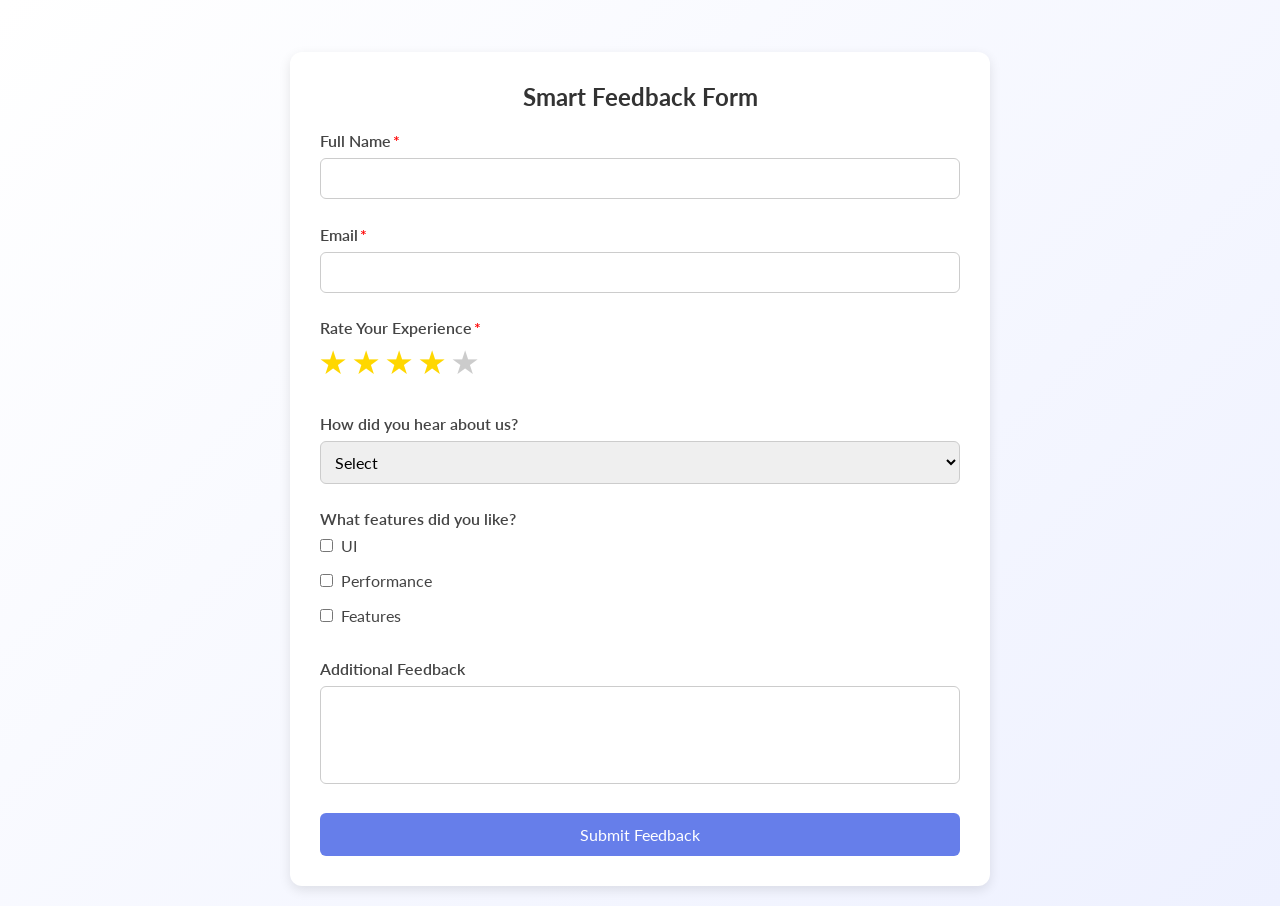
==== index.html @ 3dc65344 "Add files via upload" ====
<!doctype html>
<html lang="en">
    <head>
        <meta charset="UTF-8" />
        <meta name="viewport" content="width=device-width, initial-scale=1.0" />
        <title>Smart Feedback Form</title>

        <link rel="stylesheet" href="./css/style.css">
    </head>
    <body>
        <div class="container">
            <h2>Smart Feedback Form</h2>

            <form id="feedbackForm">
                <!-- Name -->
                <div class="form-group">
                    <label for="name" class="required">Full Name</label>
                    <input type="text" id="name" required />
                </div>

                <!-- Email -->
                <div class="form-group">
                    <label for="email" class="required">Email</label>
                    <input type="email" id="email" required />
                </div>

                <!-- Rating -->
                <div class="form-group" >
                    <label class="required">Rate Your Experience</label>
                    <div class="rating">
                        <input
                            type="radio"
                            name="rating"
                            value="5"
                            id="r5"
                        /><label for="r5">★</label>
                        <input
                            type="radio"
                            name="rating"
                            value="4"
                            id="r4"
                            checked
                        /><label for="r4">★</label>
                        <input
                            type="radio"
                            name="rating"
                            value="3"
                            id="r3"
                        /><label for="r3">★</label>
                        <input
                            type="radio"
                            name="rating"
                            value="2"
                            id="r2"
                        /><label for="r2">★</label>
                        <input
                            type="radio"
                            name="rating"
                            value="1"
                            id="r1"
                        /><label for="r1">★</label>
                    </div>
                </div>

                <!-- MCQ -->
                <div class="form-group">
                    <label>How did you hear about us?</label>
                    <select id="source">
                        <option value="">Select</option>
                        <option value="social_media">Social Media</option>
                        <option value="friend">Friend</option>
                        <option value="ads">Ads</option>
                    </select>
                </div>

                <!-- Checkbox -->
                <div class="form-group">
                    <label>What features did you like?</label>
                    <div class="options">
                        <label><input type="checkbox" value="UI" /> UI</label>
                        <label
                            ><input type="checkbox" value="Performance" />
                            Performance</label
                        >
                        <label
                            ><input type="checkbox" value="Features" />
                            Features</label
                        >
                    </div>
                </div>

                <!-- Text -->
                <div class="form-group">
                    <label>Additional Feedback</label>
                    <textarea id="feedback" rows="4"></textarea>
                </div>

                <button type="submit">Submit Feedback</button>
            </form>
        </div>
    </body>
<script src="./js/script.js"></script>
</html>
---- css/style.css ----
@import url('https://fonts.googleapis.com/css2?family=Lato:ital,wght@0,100;0,300;0,400;0,700;0,900;1,100;1,300;1,400;1,700;1,900&display=swap');

* {
    margin: 0;
    padding: 0;
    box-sizing: border-box;
    font-family: "Lato", sans-serif;
}

body {
    background: linear-gradient(135deg, #ffffff, #eef1ff);
    display: flex;
    justify-content: center;
    align-items: center;
    min-height: 100vh;
    padding: 20px;
}

.container {
    background: #fff;
    width: 100%;
    max-width: 700px;
    padding: 30px;
    margin-top: 2rem;
    border-radius: 12px;
    box-shadow: rgba(0, 0, 0, 0.1) 0px 4px 12px;
}

h2 {
    text-align: center;
    margin-bottom: 20px;
    color: #333;
    letter-spacing: 0.2;
}

/* .form-group {
    margin-bottom: 1.2rem;
} */

#feedbackForm {
    display: flex;
    flex-direction: column;
    gap: 1.6rem;
}

label {
    display: block;
    margin-bottom: 8px;
    font-weight: 600;
    color: #444;
}

input,
textarea,
select {
    width: 100%;
    padding: 10px;
    border-radius: 6px;
    border: 1px solid #ccc;
    font-size: 1rem;
}

textarea {
    resize: none;
    overflow-y: scroll;
}

/* FIXED CHECKBOX ALIGNMENT */
.options {
    display: flex;
    flex-direction: column;
    gap: 0.5rem;
}

.options label {
    display: flex;
    align-items: center;
    gap: 8px;
    font-weight: normal;
    cursor: pointer;
}

.options input {
    width: auto;
}

/* FIXED STAR RATING */
.rating {
    display: flex;
    flex-direction: row-reverse;
    justify-content: flex-end; /* keep stars near label */
    width: fit-content; /* prevent full width stretch */
}

.form-group .rating {
    margin-top: 5px;
    display: flex;
    gap: 8px;
}

.rating input {
    display: none;
}

.rating label {
    font-size: 28px;
    color: #ccc;
    cursor: pointer;
    transition: 0.2s;
}

.rating label:hover,
.rating label:hover ~ label {
    color: rgb(230, 196, 0);
}

.rating input:checked ~ label {
    color: rgb(230, 196, 0);
}

.rating input {
    display: none;
}

.rating label {
    font-size: 28px;
    color: #ccc;
    cursor: pointer;
    transition: 0.2s;
}

.rating label:hover,
.rating label:hover ~ label {
    color: gold;
}

.rating input:checked ~ label {
    color: gold;
}

button {
    width: 100%;
    padding: 12px;
    border: none;
    background: #667eea;
    color: white;
    font-size: 1rem;
    border-radius: 6px;
    cursor: pointer;
    transition: 0.3s;
}

button:hover {
    background: #5a67d8;
}

.required::after {
    content: '*';
    color: red;
    padding-left: 2px;
}

form.disabled {
  opacity: 0.7;
  pointer-events: none; /* prevents clicking */
}
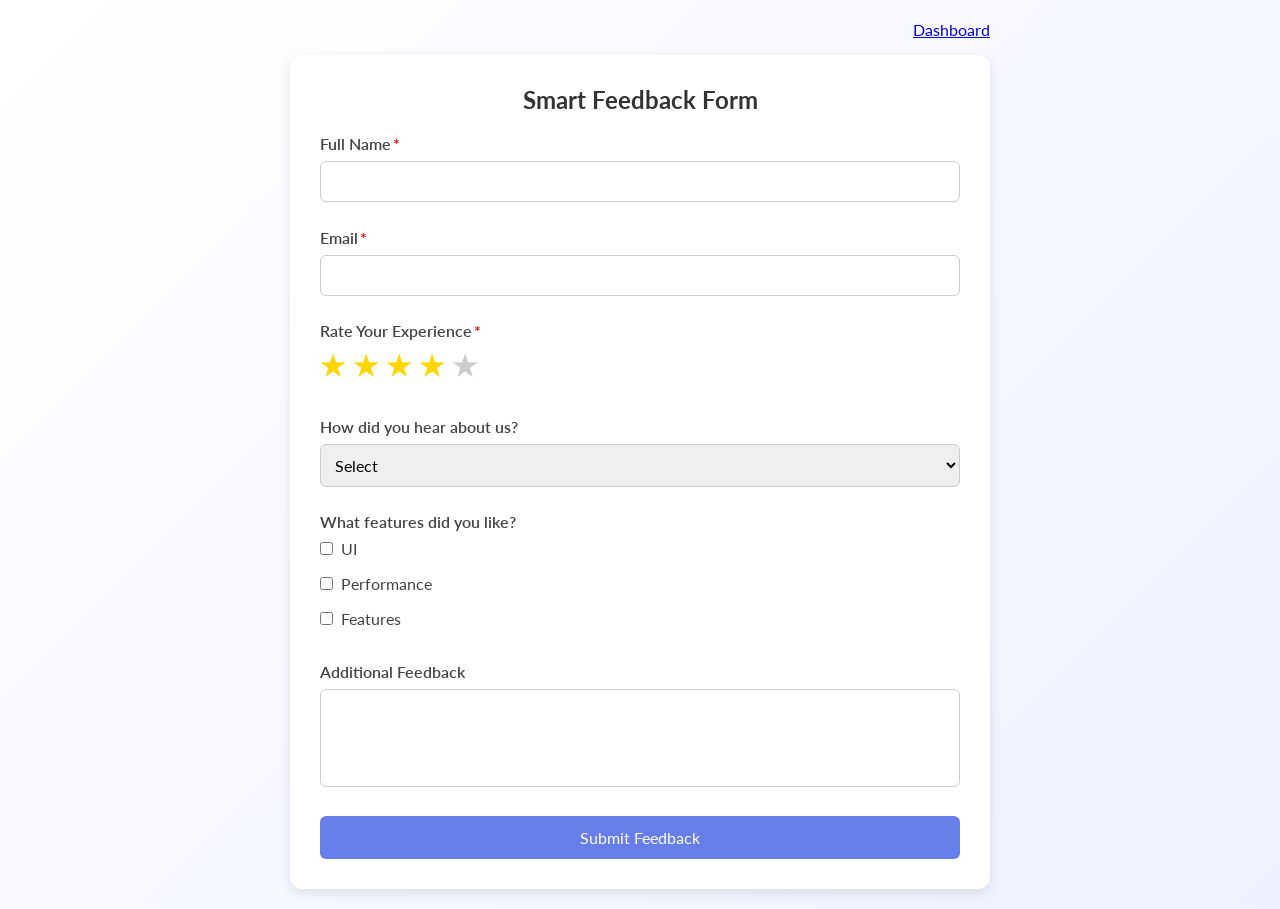
==== commit 0b3c4edd: "Update index.html" ====
--- a/index.html
+++ b/index.html
@@ -5,99 +5,106 @@
         <meta name="viewport" content="width=device-width, initial-scale=1.0" />
         <title>Smart Feedback Form</title>
 
-        <link rel="stylesheet" href="./css/style.css">
+        <link rel="stylesheet" href="./css/style.css" />
     </head>
     <body>
-        <div class="container">
-            <h2>Smart Feedback Form</h2>
+        <div class="mainContainer">
+            <div style="text-align: end">
+                <a href="./dashboard.html">Dashboard</a>
+            </div>
+            <div class="container">
+                <h2>Smart Feedback Form</h2>
 
-            <form id="feedbackForm">
-                <!-- Name -->
-                <div class="form-group">
-                    <label for="name" class="required">Full Name</label>
-                    <input type="text" id="name" required />
-                </div>
+                <form id="feedbackForm">
+                    <!-- Name -->
+                    <div class="form-group">
+                        <label for="name" class="required">Full Name</label>
+                        <input type="text" id="name" required />
+                    </div>
 
-                <!-- Email -->
-                <div class="form-group">
-                    <label for="email" class="required">Email</label>
-                    <input type="email" id="email" required />
-                </div>
+                    <!-- Email -->
+                    <div class="form-group">
+                        <label for="email" class="required">Email</label>
+                        <input type="email" id="email" required />
+                    </div>
 
-                <!-- Rating -->
-                <div class="form-group" >
-                    <label class="required">Rate Your Experience</label>
-                    <div class="rating">
-                        <input
-                            type="radio"
-                            name="rating"
-                            value="5"
-                            id="r5"
-                        /><label for="r5">★</label>
-                        <input
-                            type="radio"
-                            name="rating"
-                            value="4"
-                            id="r4"
-                            checked
-                        /><label for="r4">★</label>
-                        <input
-                            type="radio"
-                            name="rating"
-                            value="3"
-                            id="r3"
-                        /><label for="r3">★</label>
-                        <input
-                            type="radio"
-                            name="rating"
-                            value="2"
-                            id="r2"
-                        /><label for="r2">★</label>
-                        <input
-                            type="radio"
-                            name="rating"
-                            value="1"
-                            id="r1"
-                        /><label for="r1">★</label>
+                    <!-- Rating -->
+                    <div class="form-group">
+                        <label class="required">Rate Your Experience</label>
+                        <div class="rating">
+                            <input
+                                type="radio"
+                                name="rating"
+                                value="5"
+                                id="r5"
+                            /><label for="r5">★</label>
+                            <input
+                                type="radio"
+                                name="rating"
+                                value="4"
+                                id="r4"
+                                checked
+                            /><label for="r4">★</label>
+                            <input
+                                type="radio"
+                                name="rating"
+                                value="3"
+                                id="r3"
+                            /><label for="r3">★</label>
+                            <input
+                                type="radio"
+                                name="rating"
+                                value="2"
+                                id="r2"
+                            /><label for="r2">★</label>
+                            <input
+                                type="radio"
+                                name="rating"
+                                value="1"
+                                id="r1"
+                            /><label for="r1">★</label>
+                        </div>
                     </div>
-                </div>
 
-                <!-- MCQ -->
-                <div class="form-group">
-                    <label>How did you hear about us?</label>
-                    <select id="source">
-                        <option value="">Select</option>
-                        <option value="social_media">Social Media</option>
-                        <option value="friend">Friend</option>
-                        <option value="ads">Ads</option>
-                    </select>
-                </div>
+                    <!-- MCQ -->
+                    <div class="form-group">
+                        <label>How did you hear about us?</label>
+                        <select id="source">
+                            <option value="">Select</option>
+                            <option value="social_media">Social Media</option>
+                            <option value="friend">Friend</option>
+                            <option value="ads">Ads</option>
+                        </select>
+                    </div>
 
-                <!-- Checkbox -->
-                <div class="form-group">
-                    <label>What features did you like?</label>
-                    <div class="options">
-                        <label><input type="checkbox" value="UI" /> UI</label>
-                        <label
-                            ><input type="checkbox" value="Performance" />
-                            Performance</label
-                        >
-                        <label
-                            ><input type="checkbox" value="Features" />
-                            Features</label
-                        >
+                    <!-- Checkbox -->
+                    <div class="form-group">
+                        <label>What features did you like?</label>
+                        <div class="options">
+                            <label
+                                ><input type="checkbox" value="UI" /> UI</label
+                            >
+                            <label
+                                ><input type="checkbox" value="Performance" />
+                                Performance</label
+                            >
+                            <label
+                                ><input type="checkbox" value="Features" />
+                                Features</label
+                            >
+                        </div>
                     </div>
-                </div>
 
-                <!-- Text -->
-                <div class="form-group">
-                    <label>Additional Feedback</label>
-                    <textarea id="feedback" rows="4"></textarea>
-                </div>
+                    <!-- Text -->
+                    <div class="form-group">
+                        <label>Additional Feedback</label>
+                        <textarea id="feedback" rows="4"></textarea>
+                    </div>
 
-                <button type="submit">Submit Feedback</button>
-            </form>
+                    <button type="submit">Submit Feedback</button>
+                </form>
+            </div>
         </div>
     </body>
-<script src="./js/script.js"></script>
+    <script src="./js/script.js"></script>
 </html>
--- a/css/style.css
+++ b/css/style.css
@@ -10,10 +10,15 @@
 body {
     background: linear-gradient(135deg, #ffffff, #eef1ff);
     display: flex;
+    flex-direction: column;
     justify-content: center;
     align-items: center;
     min-height: 100vh;
     padding: 20px;
+}
+
+.mainContainer {
+    width: 700px;
 }
 
 .container {
@@ -21,7 +26,7 @@
     width: 100%;
     max-width: 700px;
     padding: 30px;
-    margin-top: 2rem;
+    margin-top: 1rem;
     border-radius: 12px;
     box-shadow: rgba(0, 0, 0, 0.1) 0px 4px 12px;
 }
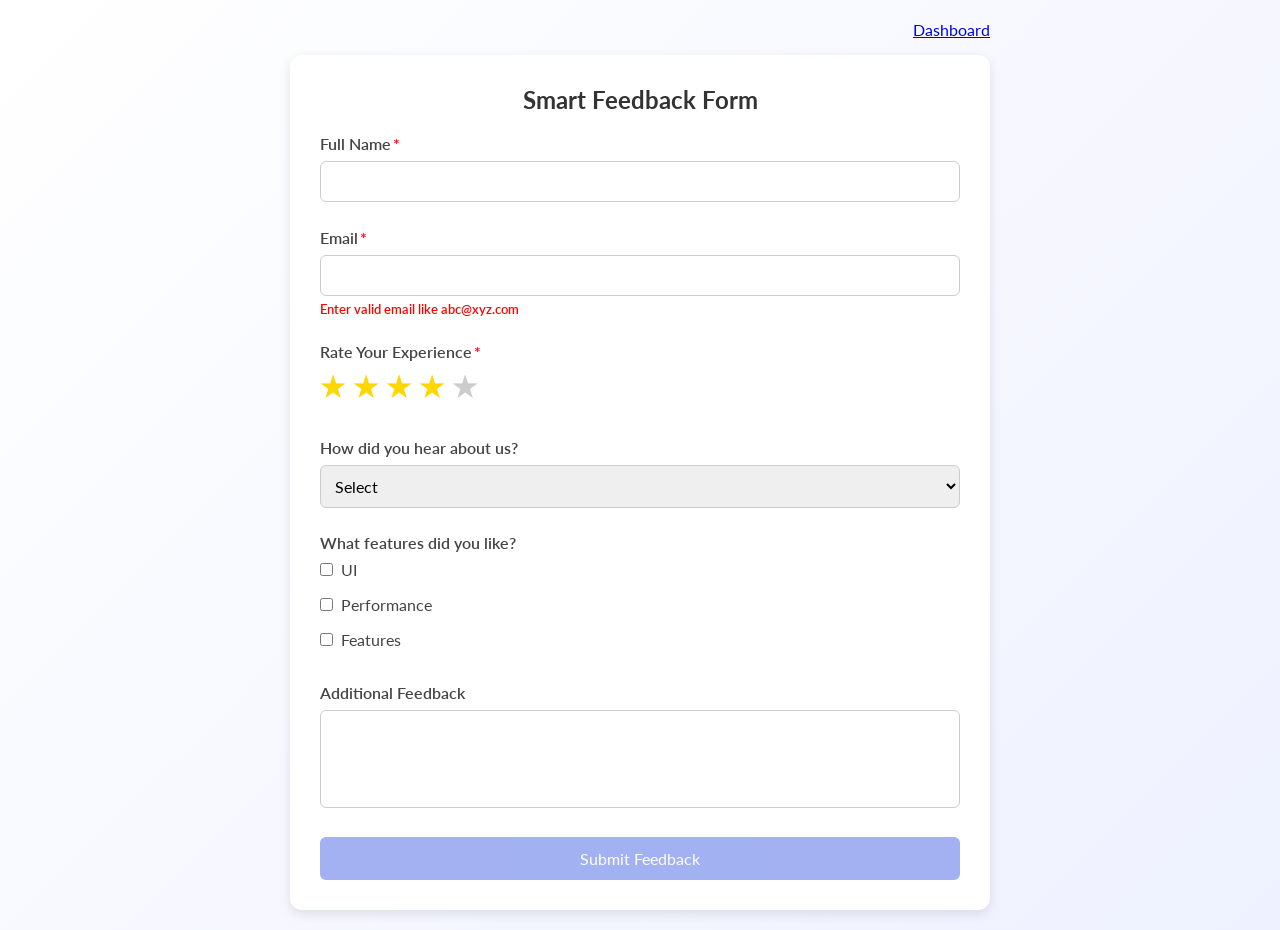
==== commit 0fce9bc7: "Update index.html" ====
--- a/index.html
+++ b/index.html
@@ -26,6 +26,7 @@
                     <div class="form-group">
                         <label for="email" class="required">Email</label>
                         <input type="email" id="email" required />
+                        <small id="emailHint" class="hint"></small>
                     </div>
 
                     <!-- Rating -->
@@ -106,5 +107,6 @@
             </div>
         </div>
     </body>
+    <script src="./js/validator.js"></script>
     <script src="./js/script.js"></script>
 </html>
--- a/css/style.css
+++ b/css/style.css
@@ -169,3 +169,111 @@
   opacity: 0.7;
   pointer-events: none; /* prevents clicking */
 }
+
+
+/* =========================
+   MOBILE RESPONSIVE DESIGN
+========================= */
+
+@media (max-width: 768px) {
+    
+    body {
+        justify-content: flex-start;
+    }
+
+    .mainContainer {
+        width: calc(100vw - 30px);
+        padding: 15px;
+        margin-top: 1rem;
+    }
+
+    .container {
+        width: 80vw;
+    }
+
+    h2 {
+        font-size: 1.5rem;
+    }
+
+    input,
+    textarea,
+    select,
+    button {
+        font-size: 0.95rem;
+        padding: 12px;
+    }
+
+    label {
+        font-size: 0.95rem;
+    }
+
+    .rating label {
+        font-size: 24px;
+    }
+}
+
+@media (max-width: 480px) {
+
+    .container {
+        width: 90vw;
+    } 
+
+    body {
+        /* align-items: flex-start; */
+        justify-content: flex-start;
+    }
+
+    .mainContainer {
+        width: calc(100vw - 16px);
+        padding: 8px;
+        margin-top: 0.6rem;
+    }
+
+    h2 {
+        font-size: 1.3rem;
+    }
+
+    #feedbackForm {
+        gap: 1.2rem;
+    }
+
+    input,
+    textarea,
+    select,
+    button {
+        font-size: 0.9rem;
+        padding: 10px;
+    }
+
+    .rating {
+        gap: 4px;
+    }
+
+    .rating label {
+        font-size: 22px;
+    }
+
+    button {
+        padding: 11px;
+    }
+}
+
+.hint {
+    display: block;
+    margin-top: 5px;
+    font-size: 13px;
+    font-weight: 600;
+}
+
+.hint.valid {
+    color: green;
+}
+
+.hint.invalid {
+    color: red;
+}
+
+button:disabled {
+    opacity: 0.6;
+    cursor: not-allowed;
+}
